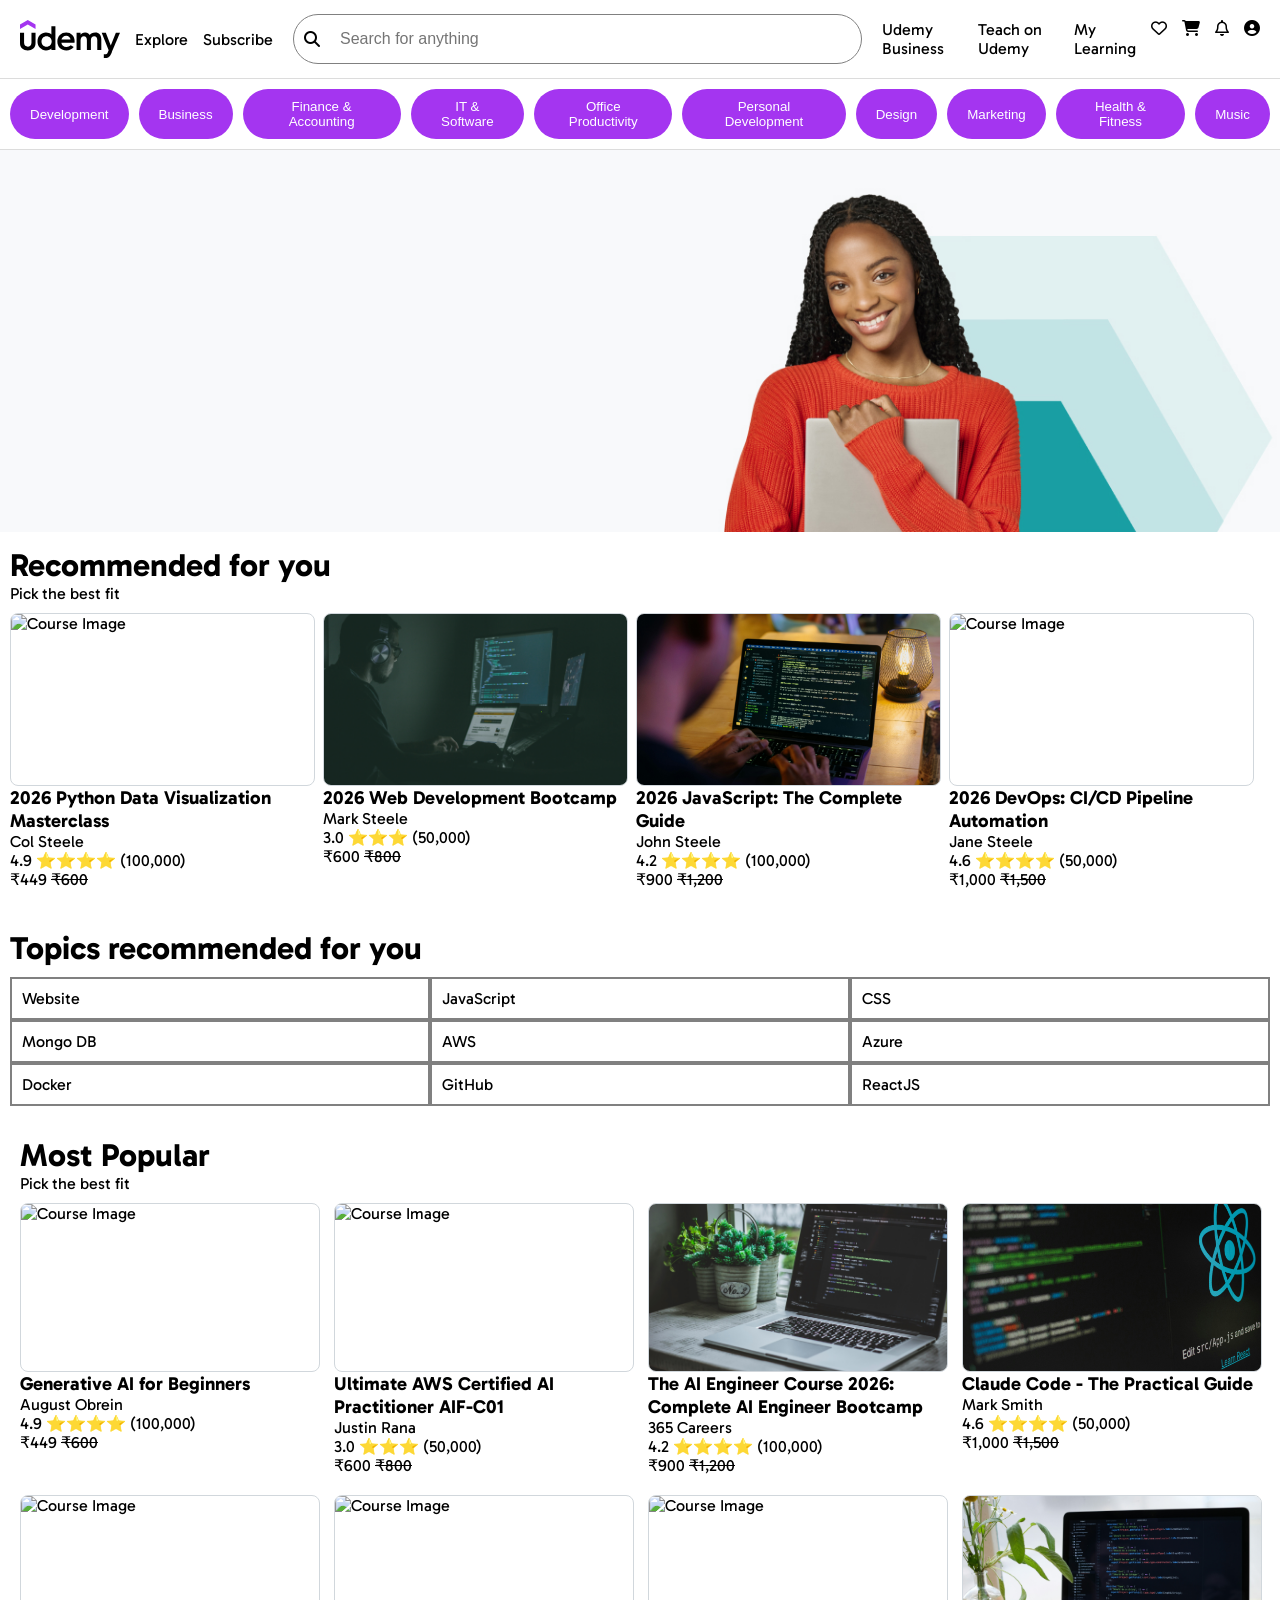
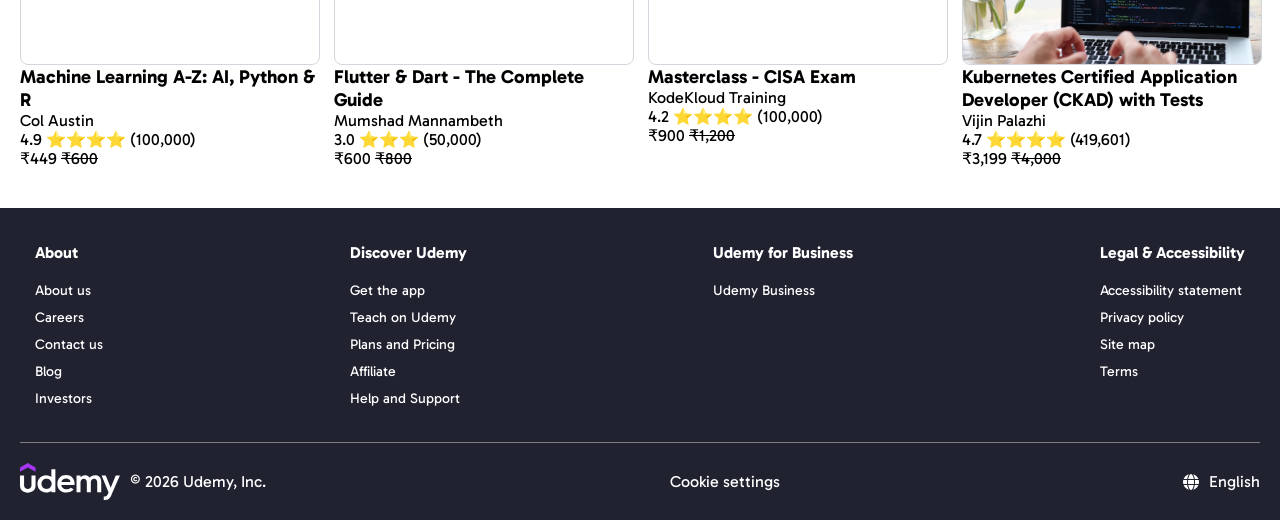
==== CSS/udemy-clone/index.html @ 414eebc0 "first commit" ====
<!DOCTYPE html>
<html lang="en">

<head>
    <meta charset="UTF-8">
    <meta name="viewport" content="width=device-width, initial-scale=1.0">
    <title>Udemy</title>
    <link rel="preconnect" href="https://fonts.googleapis.com">
    <link rel="preconnect" href="https://fonts.gstatic.com" crossorigin>
    <link href="https://fonts.googleapis.com/css2?family=Gabarito&display=swap" rel="stylesheet">
    <link rel="stylesheet" href="style.css">
    <!--Font Awesome CDN link-->
    <link rel="stylesheet" href="https://cdnjs.cloudflare.com/ajax/libs/font-awesome/6.7.2/css/all.min.css" integrity="sha512-Evv84Mr4kqVGRNSgIGL/F/aIDqQb7xQ2vcrdIwxfjThSH8CSR7PBEakCr51Ck+w+/U6swU2Im1vVX0SVk9ABhg==" crossorigin="anonymous" referrerpolicy="no-referrer" />

</head>

<body>
    <!--Navbar-->
    <nav class="navbar">
        <div class="navbar__s1">
            <img src="./images/Udemy-Logo.svg" alt="udemy-logo">
            
            <p>Explore</p>
            <p>Subscribe</p>


        </div>
        <div class="navbar__s2">
            <i class="fa-solid fa-magnifying-glass" style="color: rgb(0, 0, 0);"></i>
            <input type="text" placeholder="Search for anything">
        </div>
        <div class="navbar__s3">
            <p>Udemy Business</p>
            <p>Teach on Udemy</p>
            <p>My Learning</p>
            <i class="fa-regular fa-heart" style="color: rgb(0, 0, 0);"></i>
            <i class="fa-solid fa-cart-shopping" style="color: rgb(0, 0, 0);"></i>
            <i class="fa-regular fa-bell" style="color: rgb(0, 0, 0);"></i>
            <i class="fa-solid fa-circle-user" style="color: rgb(0, 0, 0);"></i>


        </div>
    </nav>

    <div class="categories">
        <button>Development</button>
        <button>Business</button>
        <button>Finance & Accounting</button>
        <button>IT & Software</button>
        <button>Office Productivity</button>
        <button>Personal Development</button>
        <button>Design</button>
        <button>Marketing</button>
        <button>Health & Fitness</button>
        <button>Music</button>

    </div>
    <!--Sale Banner-->
    <div class="sale-image"><img src="./images/sale-image.jpg" alt="sale-image"></div>

    <!--Recommended Courses-->
    <div class="recommended">
        <h1 class="recommended__title">Recommended for you</h1>
        <p>Pick the best fit</p>
        <div class="recommended__container">
            <!-- Course items will be added here -->
            <div class="course-card">
                <img src="./images/course1.jpg" alt="Course Image">
                <h3>2026 Python Data Visualization Masterclass</h3>
                <p>Col Steele</p>
                <p>4.9 ⭐⭐⭐⭐ (100,000)</p>
                <p>₹449 <del>₹600</del></p>
            </div>
            <div class="course-card">
                <img src="./images/course2.jpg" alt="Course Image">
                <h3>2026 Web Development Bootcamp</h3>
                <p>Mark Steele</p>
                <p>3.0 ⭐⭐⭐ (50,000)</p>
                <p>₹600 <del>₹800</del></p>
            </div>
            <div class="course-card">
                <img src="./images/course3.jpg" alt="Course Image">
                <h3>2026 JavaScript: The Complete Guide</h3>
                <p>John Steele</p>
                <p>4.2 ⭐⭐⭐⭐ (100,000)</p>
                <p>₹900 <del>₹1,200</del></p>
            </div>
            <div class="course-card">
                <img src="./images/course4.jpg" alt="Course Image">
                <h3>2026 DevOps: CI/CD Pipeline Automation</h3>
                <p>Jane Steele</p>
                <p>4.6 ⭐⭐⭐⭐ (50,000)</p>
                <p>₹1,000 <del>₹1,500</del></p>
            </div>
        </div>
    </div>
    <!--Topic-->
    <div class="topics">
        <h1 class="topics__title">Topics recommended for you</h1>
        <div class="topics__container">
            <!-- Topic items will be added here -->
            <p>Website</p>
            <p>JavaScript</p>
            <p>CSS</p>
            <p>Mongo DB</p>
            <p>AWS</p>
            <p>Azure</p>
            <p>Docker</p>
            <p>GitHub</p>
            <p>ReactJS</p>
        </div>
    </div>
    <!--Popular Courses-->
    <div class="popular">
        <h1 class="popular__title">Most Popular</h1>
        <p class="popular__subtitle">Pick the best fit</p>
        <div class="popular__container">
            <!-- Course items will be added here -->
            <div class="course-card">
                <img src="./images/popular_course1.jpg" alt="Course Image">
                <h3>Generative AI for Beginners</h3>
                <p>August Obrein</p>
                <p>4.9 ⭐⭐⭐⭐ (100,000)</p>
                <p>₹449 <del>₹600</del></p>
            </div>
            <div class="course-card">
                <img src="./images/popular_course2.jpg" alt="Course Image">
                <h3>Ultimate AWS Certified AI Practitioner AIF-C01</h3>
                <p>Justin Rana</p>
                <p>3.0 ⭐⭐⭐ (50,000)</p>
                <p>₹600 <del>₹800</del></p>
            </div>
            <div class="course-card">
                <img src="./images/popular_course3.jpg" alt="Course Image">
                <h3>The AI Engineer Course 2026: Complete AI Engineer Bootcamp</h3>
                <p>365 Careers</p>
                <p>4.2 ⭐⭐⭐⭐ (100,000)</p>
                <p>₹900 <del>₹1,200</del></p>
            </div>
            <div class="course-card">
                <img src="./images/popular_course4.jpg" alt="Course Image">
                <h3>Claude Code - The Practical Guide</h3>
                <p>Mark Smith</p>
                <p>4.6 ⭐⭐⭐⭐ (50,000)</p>
                <p>₹1,000 <del>₹1,500</del></p>
            </div>
            <div class="course-card">
                <img src="./images/popular_course5.jpg" alt="Course Image">
                <h3>Machine Learning A-Z: AI, Python & R</h3>
                <p>Col Austin</p>
                <p>4.9 ⭐⭐⭐⭐ (100,000)</p>
                <p>₹449 <del>₹600</del></p>
            </div>
            <div class="course-card">
                <img src="./images/popular_course6.jpg" alt="Course Image">
                <h3>Flutter & Dart - The Complete Guide</h3>
                <p>Mumshad Mannambeth</p>
                <p>3.0 ⭐⭐⭐ (50,000)</p>
                <p>₹600 <del>₹800</del></p>
            </div>
            <div class="course-card">
                <img src="./images/popular_course7.jpg" alt="Course Image">
                <h3>Masterclass - CISA Exam</h3>
                <p>KodeKloud Training</p>
                <p>4.2 ⭐⭐⭐⭐ (100,000)</p>
                <p>₹900 <del>₹1,200</del></p>
            </div>
            <div class="course-card">
                <img src="./images/popular_course8.jpg" alt="Course Image">
                <h3>Kubernetes Certified Application Developer (CKAD) with Tests</h3>
                <p>Vijin Palazhi</p>
                <p>4.7 ⭐⭐⭐⭐ (419,601)</p>
                <p>₹3,199 <del>₹4,000</del></p>
            </div>

        </div>
    </div>
    <footer class="footer">
        <div class="footer__one">
            <div class="footer__one__s1">
                <h3>About</h3>
                <ul>
                    <li>About us</li>
                    <li>Careers</li>
                    <li>Contact us</li>
                    <li>Blog</li>
                    <li>Investors</li>
                </ul>
            </div>
            <div class="footer__one__s2">
                <h3>Discover Udemy</h3>
                <ul>
                    <li>Get the app</li>
                    <li>Teach on Udemy</li>
                    <li>Plans and Pricing</li>
                    <li>Affiliate</li>
                    <li>Help and Support</li>
                </ul>
            </div>
            <div class="footer__one__s3">
                <h3>Udemy for Business</h3>
                <ul>
                    <li>Udemy Business</li>
                </ul>


            </div>
            <div class="footer__one__s4">
                <h3>Legal & Accessibility</h3>
                <ul>
                    <li>Accessibility statement</li>
                    <li>Privacy policy</li>
                    <li>Site map</li>
                    <li>Terms</li>
                </ul>

            </div>
        </div>
        <div class="footer__two">
            <div class="footer__two__s1">
                <img src="./images/Udemy-Logo-footer.svg" alt="udemy-logo">
                <p>&copy; 2026 Udemy, Inc.</p>
            </div>
            <div class="footer__two__s2">
                <p>Cookie settings</p>
            </div>
            <div class="footer__two__s3">
                <i class="fa-solid fa-globe" style="color: rgb(255, 255, 255);"></i>
                <p>English</p>
            </div>
        </div>
    </footer>
</body>

</html>
---- CSS/udemy-clone/style.css ----
* {
    margin: 0;
    padding: 0;
}

body {
    font-family: "Gabarito", sans-serif;
    font-optical-sizing: auto;
    font-weight: 400;
    font-style: normal;
}

.navbar {
    display: flex;
    justify-content: space-between;
    padding: 10px;
    border-bottom: solid 1px gainsboro;
    gap: 10px;
    align-items: center;
}

.navbar__s1 {
    padding: 10px;
    display: flex;
    gap: 15px;
    align-items: center;
}

.navbar__s1 img {
    width: 100px;
}

.navbar__s1 p:hover {
    color: #A435F0;
    cursor: pointer;
    transform: scale(1.05);
    transition: 0.3s;
}

.navbar__s1 img:hover {

    cursor: pointer;
    transform: scale(1.05);
    transition: 0.3s;
}

.navbar__s2 {
    padding: 10px;
    border: solid 1px gray;
    border-radius: 30px;
    width: 55%;
    display: flex;
    gap: 15px;
    align-items: center;
    flex-grow: 1;
    max-width: 1000px;
}

.navbar__s2 input {
    width: 100%;
    border: none;
    font-size: 16px;
    padding: 5px;
}

.navbar__s2 input:focus {
    outline: none;
}

.navbar__s2:focus-within {
    border-color: #A435F0; 
    box-shadow: 0 0 4px rgba(164, 53, 240, 0.5);
    transition: 0.2s ease-in-out;
}


.navbar__s3 {
    padding: 10px;
    display: flex;
    gap: 15px;
}

.navbar__s3 p:hover {
    color: #A435F0;
    cursor: pointer;
    transform: scale(1.05);
    transition: 0.3s;
}

.navbar__s3 i:hover {

    cursor: pointer;
    transform: scale(1.05);
    transition: 0.3s;
}

.categories {
    display: flex;
    gap: 10px;
    padding: 10px;
    border-bottom: solid 1px gainsboro;
    justify-content: center;
}

.categories button {
    background-color: #A435F0;
    color: white;
    padding: 10px 20px;
    border-radius: 30px;
    border: none;
}

.categories button:hover {
    background-color: #7d26ba;
    cursor: pointer;
    transform: scale(1.05);
    transition: 0.3s;
}

.course-card:hover {
    cursor: pointer;
    opacity: 0.8;
}

.sale-image img {
    width: 100%;
}

.recommended {
    padding: 10px;
    
}

.recommended__container {
    gap: 10px;
    display: flex;
    margin-top: 10px;
    flex-wrap: wrap;
}

.course-card {

    flex: 0 1 calc(25% - 12px);
    width: 200px;
    display: flex;
    flex-direction: column;

    padding-bottom: 20px;
}

.course-card img {
    width: 100%;
    aspect-ratio: 16 / 9;
    object-fit: cover;
    border-radius: 8px;
    border: 1px solid #d1d7dc;
}

.topics {
    padding: 10px;

}

.topics__container {
    display: flex;
    justify-content: flex-start;
    margin-top: 10px;
    flex-wrap: wrap;
}

.topics__container p {
    padding: 10px;
    border: solid 2px gray;
    flex-grow: 1;
    flex-basis: 25%;
}

.topics__container p:hover {
    border-color: #A435F0;
    cursor: pointer;
    transform: scale(1.01);
    transition: 0.3s;
}

.popular {
    padding: 10px;
    margin: 10px;
}

.popular__container {
    display: flex;
    justify-content: space-between;
    margin-top: 10px;
    flex-wrap: wrap;
}

.footer {
    padding: 20px;
    background-color: #202230;
    color: white;
    display: flex;
    flex-direction: column;
}

.footer__one {
    display: flex;
    justify-content: space-between;
    flex-direction: row;
    gap: 10px;
    margin: 10px;
    padding-bottom: 20px;
}

.footer__two {
    padding-top: 20px;
    align-items: center;
    display: flex;
    justify-content: space-between;
    gap: 10px;
    border-top: solid 1px gray;
}

.footer__one h3 {
    font-size: 16px;
    margin-bottom: 10px;
}

.footer__one ul {
    list-style: none;
    padding: 0;
    margin: 0;
}

.footer__one__s4 li,
.footer__one__s4 h3,
.footer__one__s3 li,
.footer__one__s3 h3,
.footer__one__s2 li,
.footer__one__s2 h3,
.footer__one__s1 li,
.footer__one__s1 h3 {
    padding: 5px;
    display: flex;
    list-style: none;
}

.footer__two__s1,
.footer__two__s2,
.footer__two__s3 {
    display: flex;
    gap: 10px;
    justify-content: center;
    align-items: center;
}

.footer__two__s1 img {
    width: 100px;
}

.footer__one li {
    font-size: 14px;
    cursor: pointer;
}

.footer__one__s4 li:hover,
.footer__one__s3 li:hover,
.footer__one__s2 li:hover,
.footer__one__s1 li:hover,
.footer__two__s2 p:hover,
.footer__two__s3 p:hover,
.footer__two__s1 img:hover {
    text-decoration: underline;
    cursor: pointer;
}

.footer__two__s1 img:hover {

    cursor: pointer;
}

@media (max-width: 768px) {
    .navbar, .categories {
        flex-wrap: wrap;
    }
    .navbar__s2, .navbar__s3 {
        width: 100%;
    }
    .course-card {
        flex: 0 1 calc(50% - 10px);
    }
}
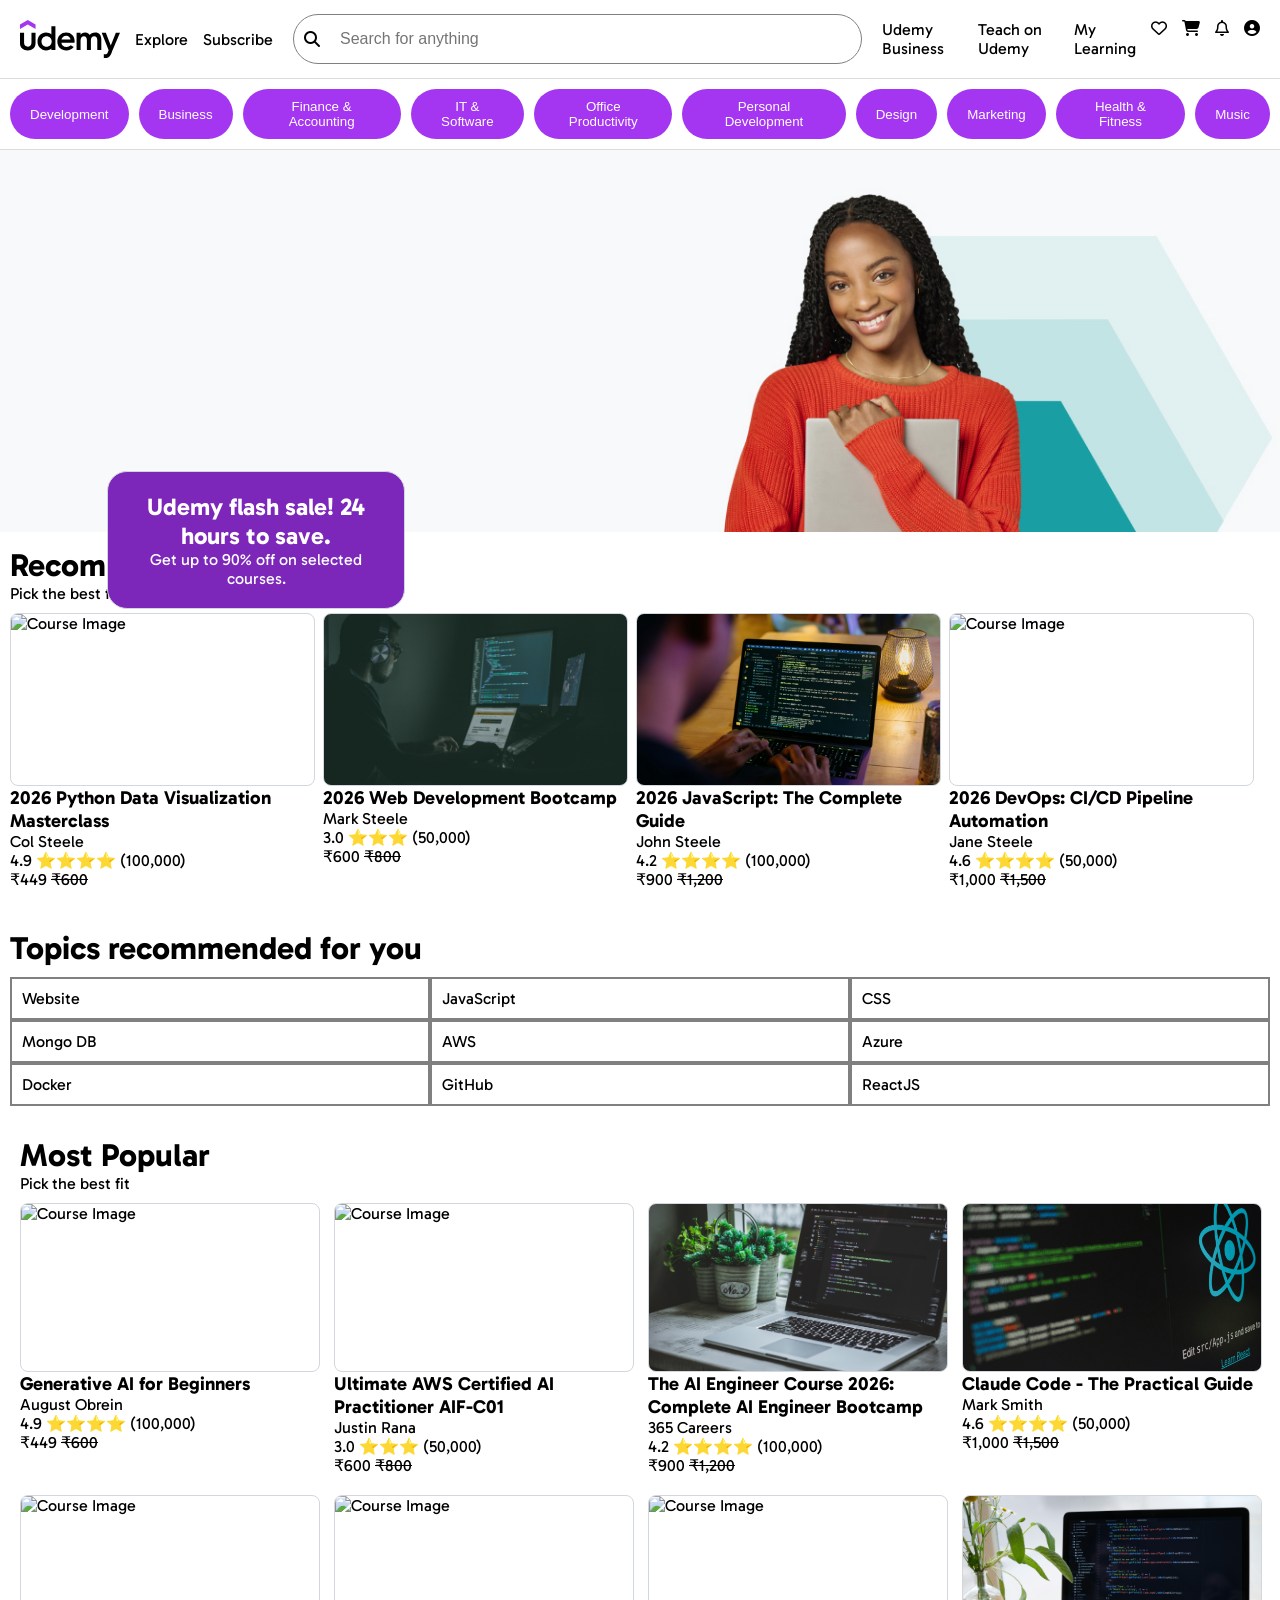
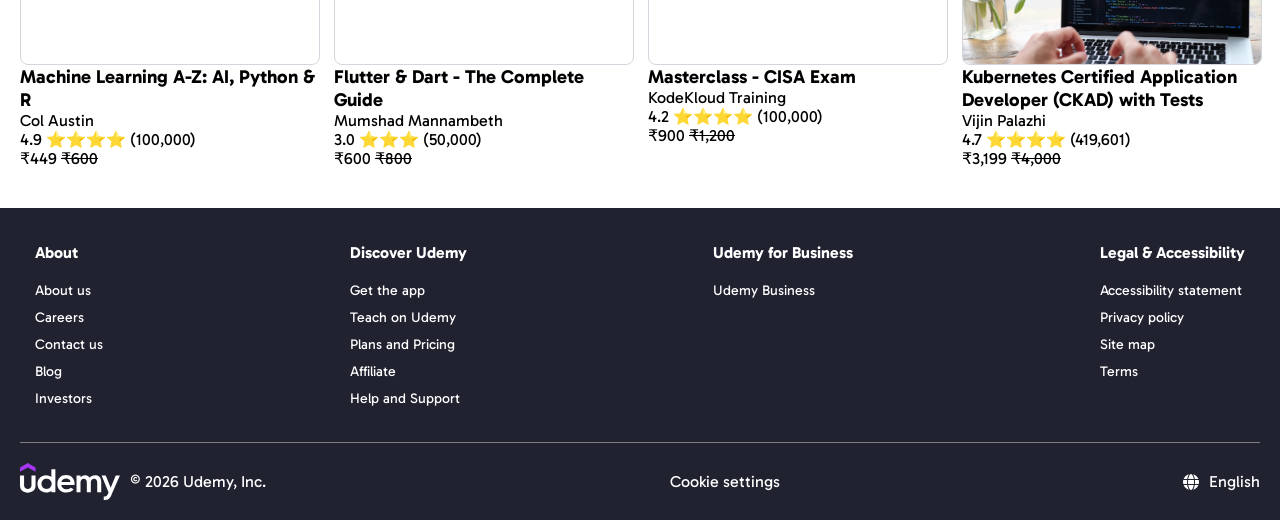
==== commit 51d5c823: "Updated using position" ====
--- a/CSS/udemy-clone/index.html
+++ b/CSS/udemy-clone/index.html
@@ -10,7 +10,9 @@
     <link href="https://fonts.googleapis.com/css2?family=Gabarito&display=swap" rel="stylesheet">
     <link rel="stylesheet" href="style.css">
     <!--Font Awesome CDN link-->
-    <link rel="stylesheet" href="https://cdnjs.cloudflare.com/ajax/libs/font-awesome/6.7.2/css/all.min.css" integrity="sha512-Evv84Mr4kqVGRNSgIGL/F/aIDqQb7xQ2vcrdIwxfjThSH8CSR7PBEakCr51Ck+w+/U6swU2Im1vVX0SVk9ABhg==" crossorigin="anonymous" referrerpolicy="no-referrer" />
+    <link rel="stylesheet" href="https://cdnjs.cloudflare.com/ajax/libs/font-awesome/6.7.2/css/all.min.css"
+        integrity="sha512-Evv84Mr4kqVGRNSgIGL/F/aIDqQb7xQ2vcrdIwxfjThSH8CSR7PBEakCr51Ck+w+/U6swU2Im1vVX0SVk9ABhg=="
+        crossorigin="anonymous" referrerpolicy="no-referrer" />
 
 </head>
 
@@ -19,7 +21,7 @@
     <nav class="navbar">
         <div class="navbar__s1">
             <img src="./images/Udemy-Logo.svg" alt="udemy-logo">
-            
+
             <p>Explore</p>
             <p>Subscribe</p>
 
@@ -32,7 +34,12 @@
         <div class="navbar__s3">
             <p>Udemy Business</p>
             <p>Teach on Udemy</p>
-            <p>My Learning</p>
+            <div class="my-learning">
+                My Learning
+                <div class="my-learning__container">
+                    <p class="my-learning__popup">Your learning items will appear here</p>
+                </div>
+            </div>
             <i class="fa-regular fa-heart" style="color: rgb(0, 0, 0);"></i>
             <i class="fa-solid fa-cart-shopping" style="color: rgb(0, 0, 0);"></i>
             <i class="fa-regular fa-bell" style="color: rgb(0, 0, 0);"></i>
@@ -56,7 +63,12 @@
 
     </div>
     <!--Sale Banner-->
-    <div class="sale-image"><img src="./images/sale-image.jpg" alt="sale-image"></div>
+    <div class="sale-image"><img src="./images/sale-image.jpg" alt="sale-image">
+        <div class="sale-image__offer">
+            <h2>Udemy flash sale! 24 hours to save.</h2>
+            <p>Get up to 90% off on selected courses.</p>
+        </div>
+    </div>
 
     <!--Recommended Courses-->
     <div class="recommended">
--- a/CSS/udemy-clone/style.css
+++ b/CSS/udemy-clone/style.css
@@ -17,6 +17,10 @@
     border-bottom: solid 1px gainsboro;
     gap: 10px;
     align-items: center;
+    position: sticky;
+    top: 0;
+    background-color: white;
+    z-index: 1;
 }
 
 .navbar__s1 {
@@ -54,6 +58,7 @@
     align-items: center;
     flex-grow: 1;
     max-width: 1000px;
+    
 }
 
 .navbar__s2 input {
@@ -61,6 +66,7 @@
     border: none;
     font-size: 16px;
     padding: 5px;
+    background: transparent;
 }
 
 .navbar__s2 input:focus {
@@ -92,6 +98,34 @@
     cursor: pointer;
     transform: scale(1.05);
     transition: 0.3s;
+}
+
+.my-learning {
+    position: relative;
+    cursor: pointer;
+    display: inline-block;
+}
+
+.my-learning__popup {
+    position: absolute;
+    background-color: white;
+    border: solid 1px black;
+    width: 150px;
+    top: 100%;
+    padding: 20px;
+    right: 0;
+    display: none;
+    z-index: 100;
+    color: black;
+    
+}
+
+.my-learning:hover .my-learning__popup {
+    display: block;
+    
+}
+.my-learning:hover {
+    color: #A435F0;
 }
 
 .categories {
@@ -124,6 +158,22 @@
 
 .sale-image img {
     width: 100%;
+   position: relative;
+}
+
+.sale-image__offer {
+    width: 20%;
+    background-color: #7d26ba;
+    border-radius: 20px;
+    border: solid 1px #d1d7dc;
+    padding: 20px;
+    position: absolute;
+    top: 60%;
+    left: 20%;
+    transform: translate(-50%, -50%);
+    color: white;
+    text-align: center;
+    
 }
 
 .recommended {
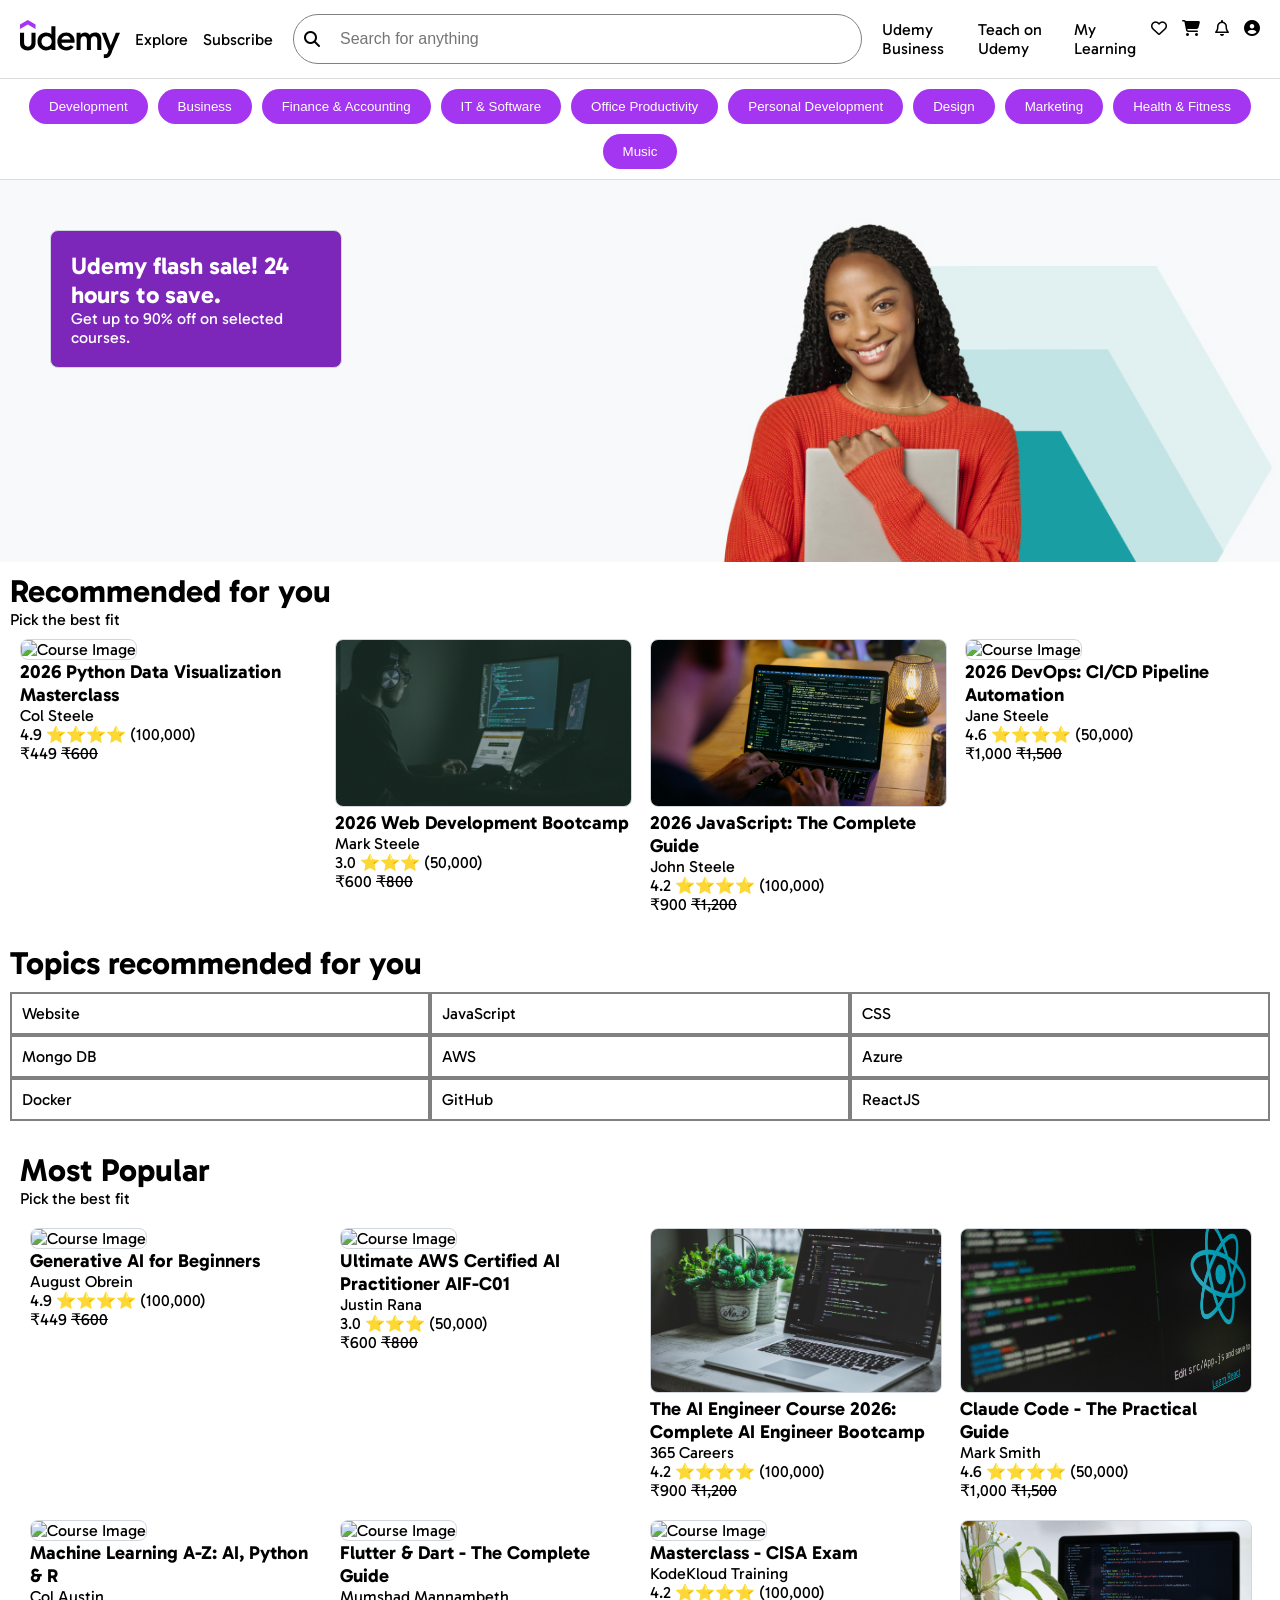
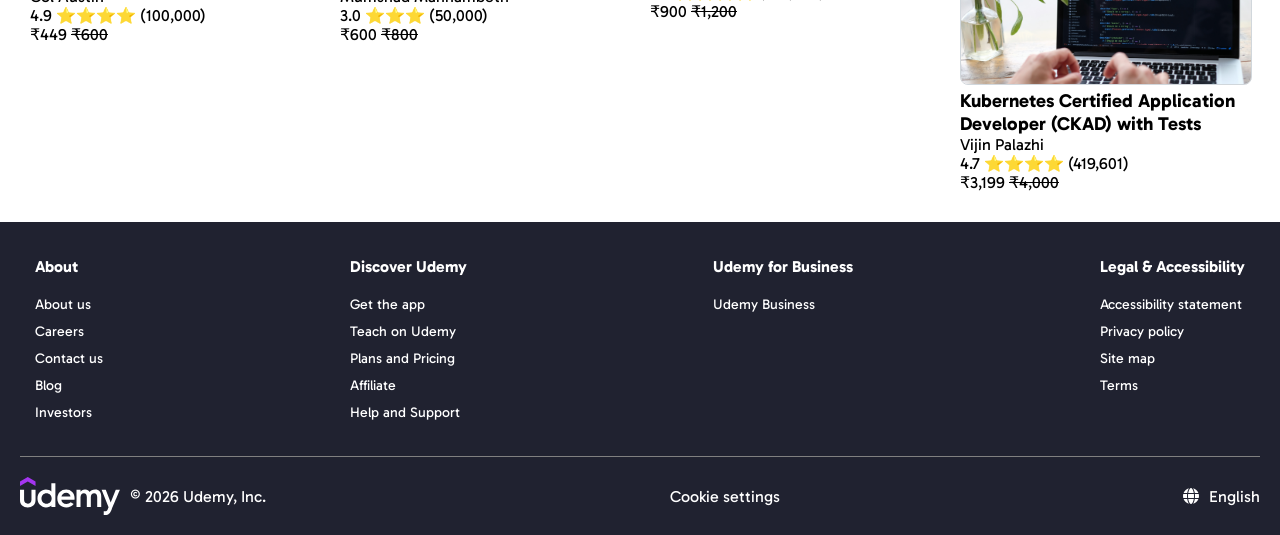
==== commit be4129a6: "Updated media queries" ====
--- a/CSS/udemy-clone/index.html
+++ b/CSS/udemy-clone/index.html
@@ -44,9 +44,8 @@
             <i class="fa-solid fa-cart-shopping" style="color: rgb(0, 0, 0);"></i>
             <i class="fa-regular fa-bell" style="color: rgb(0, 0, 0);"></i>
             <i class="fa-solid fa-circle-user" style="color: rgb(0, 0, 0);"></i>
-
-
-        </div>
+        </div>
+        <div class="navbar__s4"><i class="fa-solid fa-bars" style="color: rgb(0, 0, 0);"></i></div>
     </nav>
 
     <div class="categories">
--- a/CSS/udemy-clone/style.css
+++ b/CSS/udemy-clone/style.css
@@ -100,6 +100,15 @@
     transition: 0.3s;
 }
 
+.navbar__s4 {
+    display: none;
+}
+
+.navbar__s4 i:hover {
+    cursor: pointer;
+    transform: scale(1.05);
+    transition: 0.3s;
+}
 .my-learning {
     position: relative;
     cursor: pointer;
@@ -134,6 +143,7 @@
     padding: 10px;
     border-bottom: solid 1px gainsboro;
     justify-content: center;
+    flex-wrap: wrap;
 }
 
 .categories button {
@@ -142,38 +152,60 @@
     padding: 10px 20px;
     border-radius: 30px;
     border: none;
+    cursor: pointer;
 }
 
 .categories button:hover {
     background-color: #7d26ba;
-    cursor: pointer;
-    transform: scale(1.05);
-    transition: 0.3s;
+    
+    transform: scale(1.05);
+    transition: 1s;
 }
 
 .course-card:hover {
     cursor: pointer;
     opacity: 0.8;
+}
+
+.sale-image {
+    position: relative; 
+    width: 100%;
 }
 
 .sale-image img {
     width: 100%;
-   position: relative;
+   display: block;
 }
 
 .sale-image__offer {
-    width: 20%;
+    width: 250px;
     background-color: #7d26ba;
-    border-radius: 20px;
+    border-radius: 8px;
     border: solid 1px #d1d7dc;
     padding: 20px;
     position: absolute;
-    top: 60%;
-    left: 20%;
-    transform: translate(-50%, -50%);
+    top: 50px;
+    left: 50px;
     color: white;
-    text-align: center;
-    
+    text-align: left;
+    animation-name: zoom;
+    animation-duration: 2s;
+    opacity: 0;
+    animation-fill-mode: forwards;
+    
+    
+}
+
+@keyframes zoom {
+    
+    0% {
+        transform:  scale(0);
+        opacity: 0;
+    }
+    100% {
+        transform: scale(1);
+        opacity: 1;
+    }
 }
 
 .recommended {
@@ -181,21 +213,16 @@
     
 }
 
-.recommended__container {
-    gap: 10px;
-    display: flex;
-    margin-top: 10px;
+.recommended__container, .popular__container {
+    display: flex;
     flex-wrap: wrap;
+    justify-content: flex-start;
 }
 
 .course-card {
-
-    flex: 0 1 calc(25% - 12px);
-    width: 200px;
-    display: flex;
-    flex-direction: column;
-
-    padding-bottom: 20px;
+    flex: 0 1 calc(25% - 20px);
+    margin: 10px;
+    box-sizing: border-box;
 }
 
 .course-card img {
@@ -328,6 +355,15 @@
     cursor: pointer;
 }
 
+/* Responsive Design */
+
+@media screen and (max-width: 800px) {
+    body{
+        font-size: 10px;
+    }
+    
+}
+
 @media (max-width: 768px) {
     .navbar, .categories {
         flex-wrap: wrap;
@@ -336,7 +372,38 @@
         width: 100%;
     }
     .course-card {
-        flex: 0 1 calc(50% - 10px);
-    }
-}
-
+        flex: 0 1 calc(50% - 20px);
+    }
+    .recommended__container, .popular__container {
+        justify-content: center;
+    }
+}
+
+
+@media (max-width: 600px) {
+    .course-card {
+        flex: 0 1 calc(50% - 20px);
+        
+    }
+    .navbar__s3 {
+        display: none;
+    }
+    .navbar__s4 {
+        display: block;
+    }
+    .sale-image__offer {
+        width: 30%;            
+        top: 20px;             
+        left: 10%;             
+        transform: translateX(-50%); 
+        padding: 10px;        
+        font-size: 10px;       
+        animation-name: zoom;
+    }
+
+    .sale-image__offer h2 {
+        font-size: 12px;       
+        margin-bottom: 5px;
+    }
+}
+
